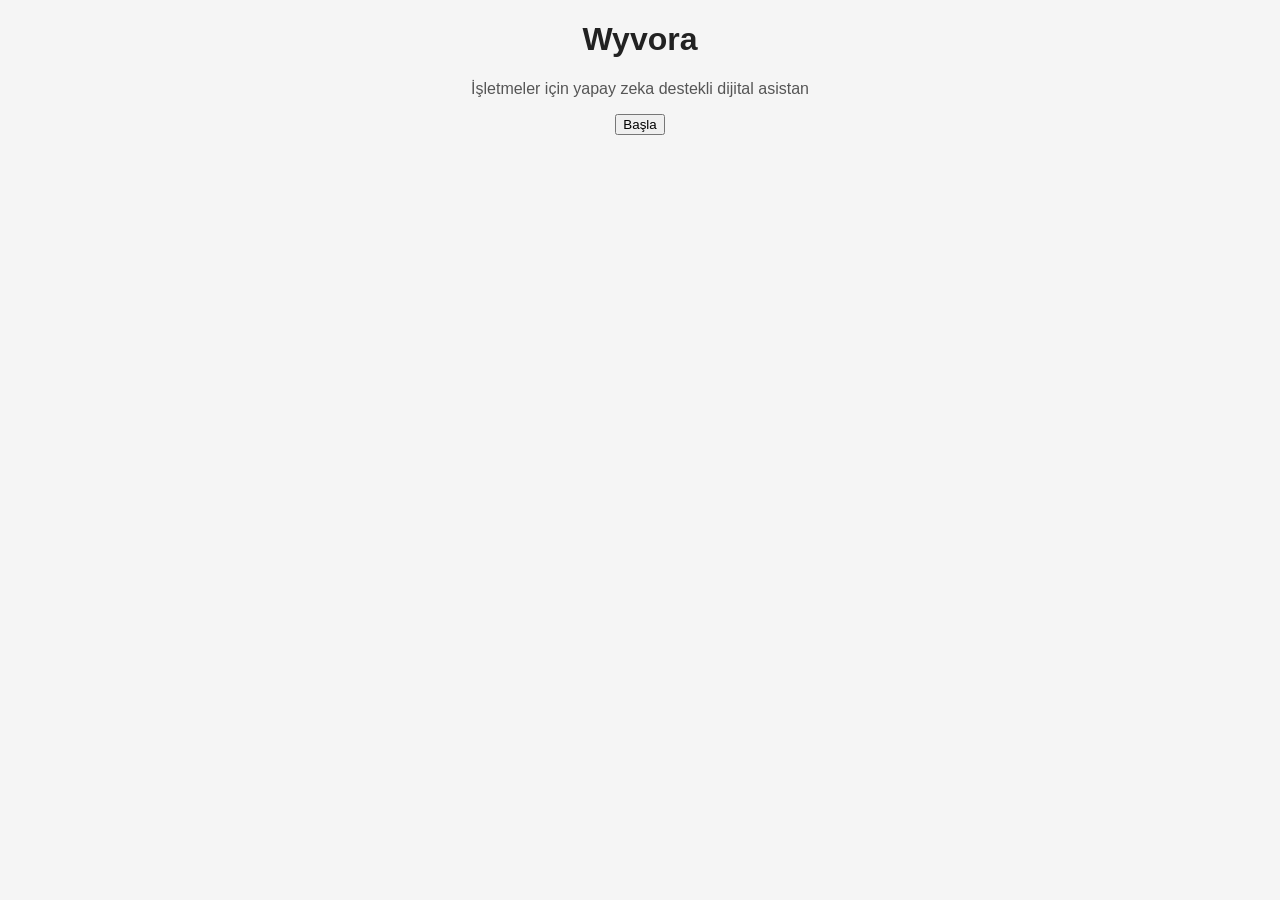
==== index.html @ 7b602af9 "Update index.html" ====
<!DOCTYPE html>
<html>
<head>
    <link rel="stylesheet" href="style.css">
    <title>Wyvora</title>
</head>
<body>
    <h1>Wyvora</h1>
<p>İşletmeler için yapay zeka destekli dijital asistan</p>
<button>Başla</button>
</body>
</html>
---- style.css ----
body {
    font-family: Arial, sans-serif;
    background: #f5f5f5;
    text-align: center;
}

h1 {
    color: #222;
}

p {
    color: #555;
}
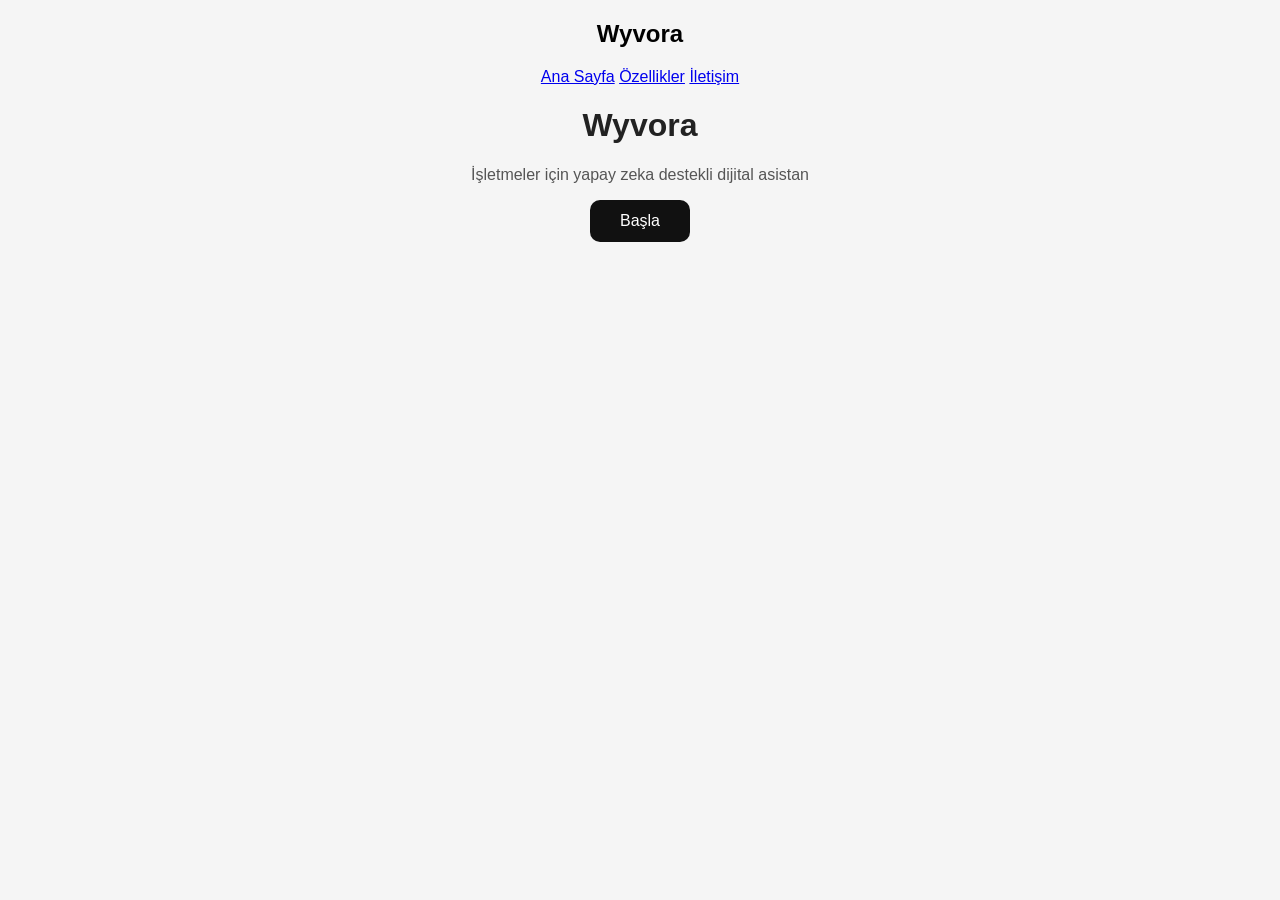
==== commit 35fa9487: "Update index.html" ====
--- a/index.html
+++ b/index.html
@@ -5,6 +5,15 @@
     <title>Wyvora</title>
 </head>
 <body>
+    <nav>
+    <h2>Wyvora</h2>
+
+    <div>
+        <a href="#">Ana Sayfa</a>
+        <a href="#">Özellikler</a>
+        <a href="#">İletişim</a>
+    </div>
+</nav>
     <h1>Wyvora</h1>
 <p>İşletmeler için yapay zeka destekli dijital asistan</p>
 <button>Başla</button>
--- a/style.css
+++ b/style.css
@@ -10,4 +10,16 @@
 
 p {
     color: #555;
+}
+button {
+    background: #111;
+    color: white;
+    padding: 12px 30px;
+    font-size: 16px;
+    border-radius: 10px;
+    border: none;
+}
+
+button:hover {
+    opacity: 0.8;
 }
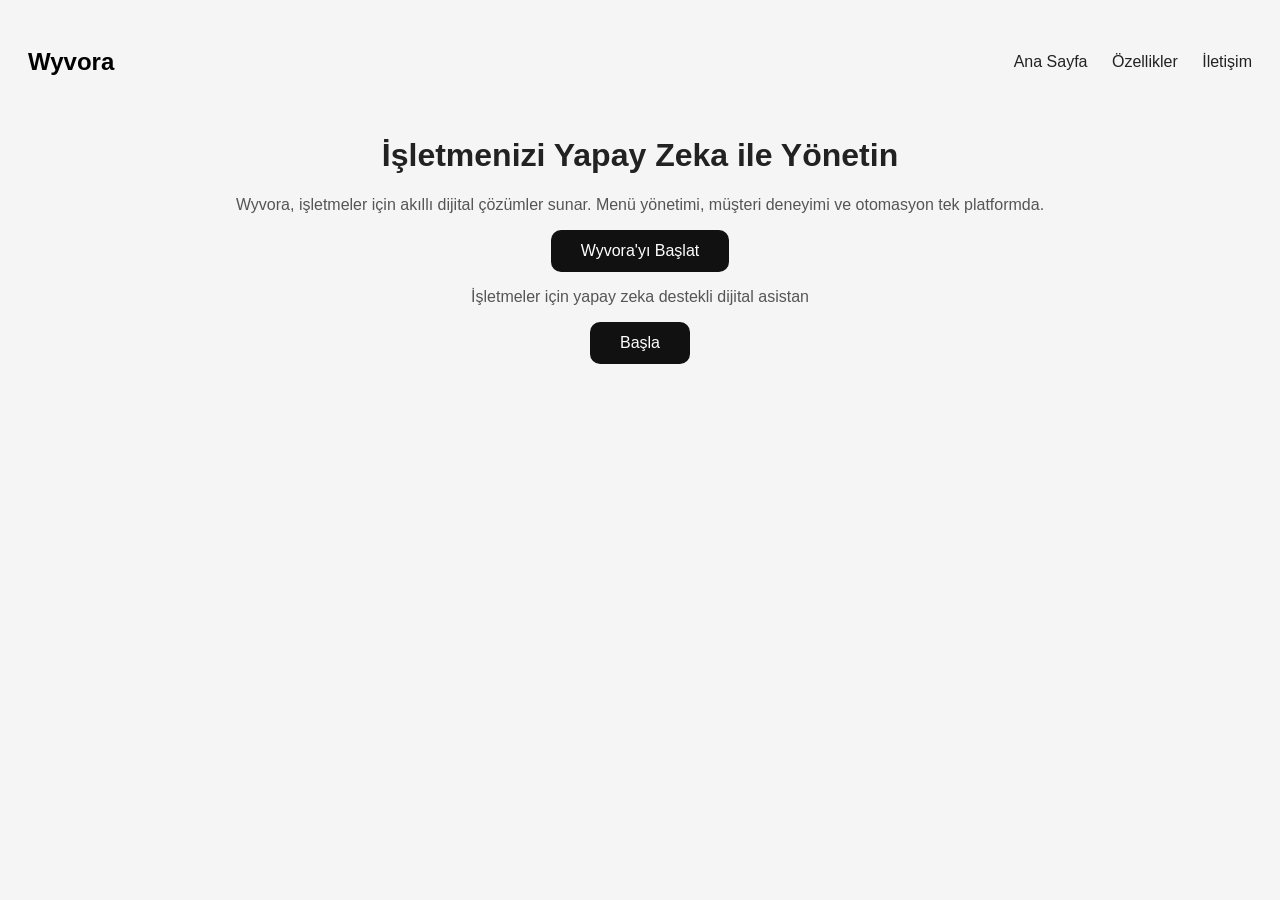
==== commit c8ab3801: "Update index.html" ====
--- a/index.html
+++ b/index.html
@@ -14,7 +14,14 @@
         <a href="#">İletişim</a>
     </div>
 </nav>
-    <h1>Wyvora</h1>
+    <h1>İşletmenizi Yapay Zeka ile Yönetin</h1>
+
+<p>
+Wyvora, işletmeler için akıllı dijital çözümler sunar.
+Menü yönetimi, müşteri deneyimi ve otomasyon tek platformda.
+</p>
+
+<button>Wyvora'yı Başlat</button>
 <p>İşletmeler için yapay zeka destekli dijital asistan</p>
 <button>Başla</button>
 </body>
--- a/style.css
+++ b/style.css
@@ -22,4 +22,17 @@
 
 button:hover {
     opacity: 0.8;
+}
+
+nav {
+    display: flex;
+    justify-content: space-between;
+    align-items: center;
+    padding: 20px;
+}
+
+nav a {
+    margin-left: 20px;
+    text-decoration: none;
+    color: #222;
 }
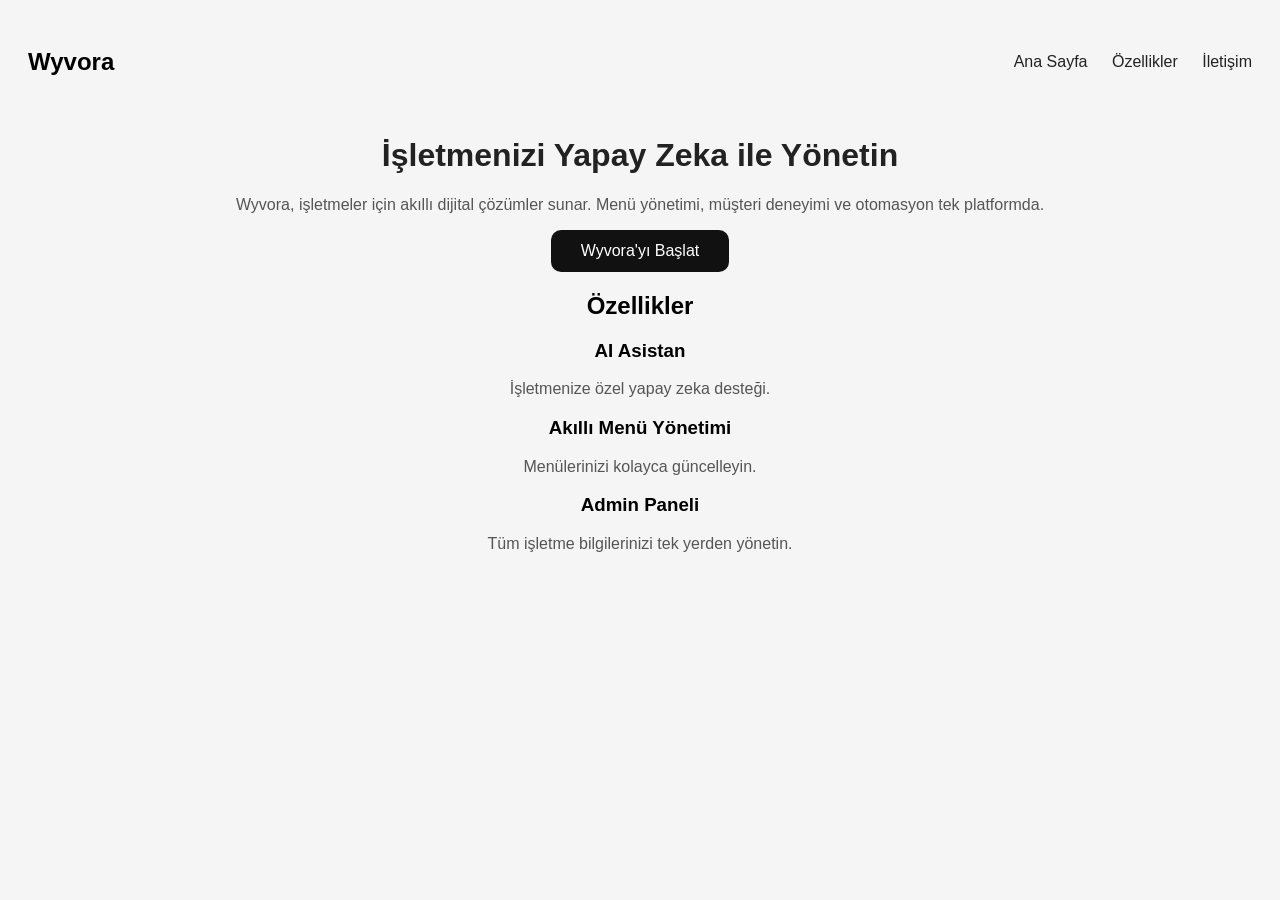
==== commit fd886dea: "Update index.html" ====
--- a/index.html
+++ b/index.html
@@ -22,7 +22,24 @@
 </p>
 
 <button>Wyvora'yı Başlat</button>
-<p>İşletmeler için yapay zeka destekli dijital asistan</p>
-<button>Başla</button>
+<section>
+    <h2>Özellikler</h2>
+
+    <div>
+        <h3>AI Asistan</h3>
+        <p>İşletmenize özel yapay zeka desteği.</p>
+    </div>
+
+    <div>
+        <h3>Akıllı Menü Yönetimi</h3>
+        <p>Menülerinizi kolayca güncelleyin.</p>
+    </div>
+
+    <div>
+        <h3>Admin Paneli</h3>
+        <p>Tüm işletme bilgilerinizi tek yerden yönetin.</p>
+    </div>
+</section>
+
 </body>
 </html>
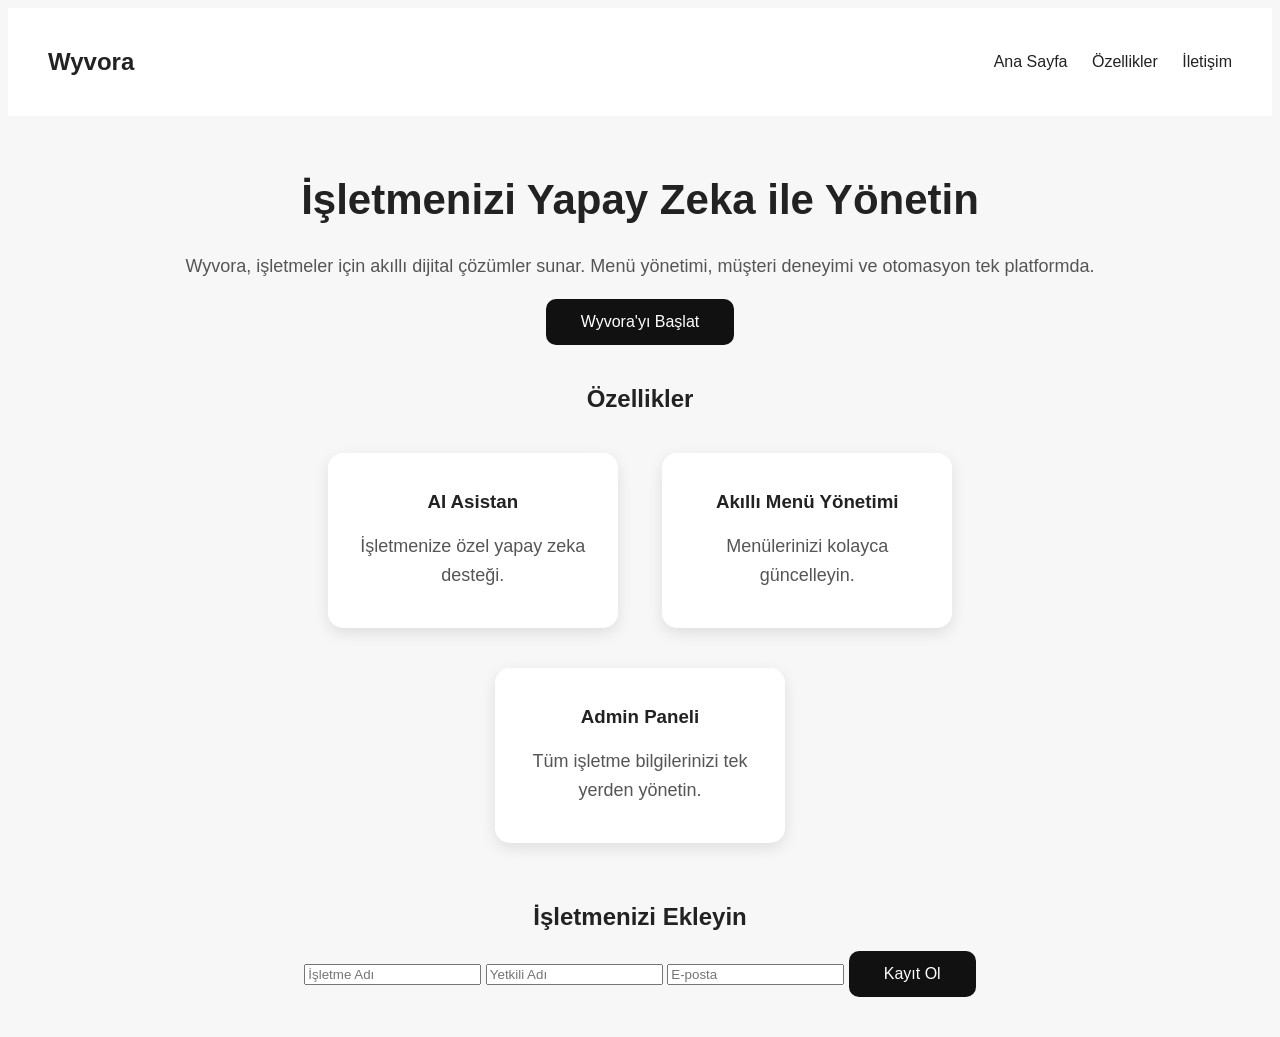
==== commit 621284c2: "Update index.html" ====
--- a/index.html
+++ b/index.html
@@ -40,6 +40,18 @@
         <p>Tüm işletme bilgilerinizi tek yerden yönetin.</p>
     </div>
 </section>
+<section>
+    <h2>İşletmenizi Ekleyin</h2>
 
+    <form>
+        <input type="text" placeholder="İşletme Adı">
+
+        <input type="text" placeholder="Yetkili Adı">
+
+        <input type="email" placeholder="E-posta">
+
+        <button type="submit">Kayıt Ol</button>
+    </form>
+</section>
 </body>
 </html>
--- a/style.css
+++ b/style.css
@@ -35,4 +35,65 @@
     margin-left: 20px;
     text-decoration: none;
     color: #222;
+}
+nav {
+    display: flex;
+    justify-content: space-between;
+    align-items: center;
+    padding: 20px 40px;
+    background: white;
+}
+
+nav h2 {
+    font-size: 24px;
+}
+
+nav a {
+    margin-left: 20px;
+    text-decoration: none;
+    color: #222;
+}
+
+section {
+    margin: 40px auto;
+    max-width: 900px;
+}
+
+section div {
+    background: white;
+    padding: 20px;
+    margin: 20px;
+    border-radius: 15px;
+}
+section div {
+    display: inline-block;
+    width: 250px;
+    vertical-align: top;
+}
+
+button {
+    background: #111;
+    color: white;
+    padding: 14px 35px;
+    border-radius: 10px;
+    font-size: 16px;
+    cursor: pointer;
+}
+body {
+    background: #f7f7f7;
+    color: #222;
+}
+
+h1 {
+    font-size: 42px;
+    margin-top: 60px;
+}
+
+p {
+    font-size: 18px;
+    line-height: 1.6;
+}
+
+section div {
+    box-shadow: 0 5px 15px rgba(0,0,0,0.1);
 }
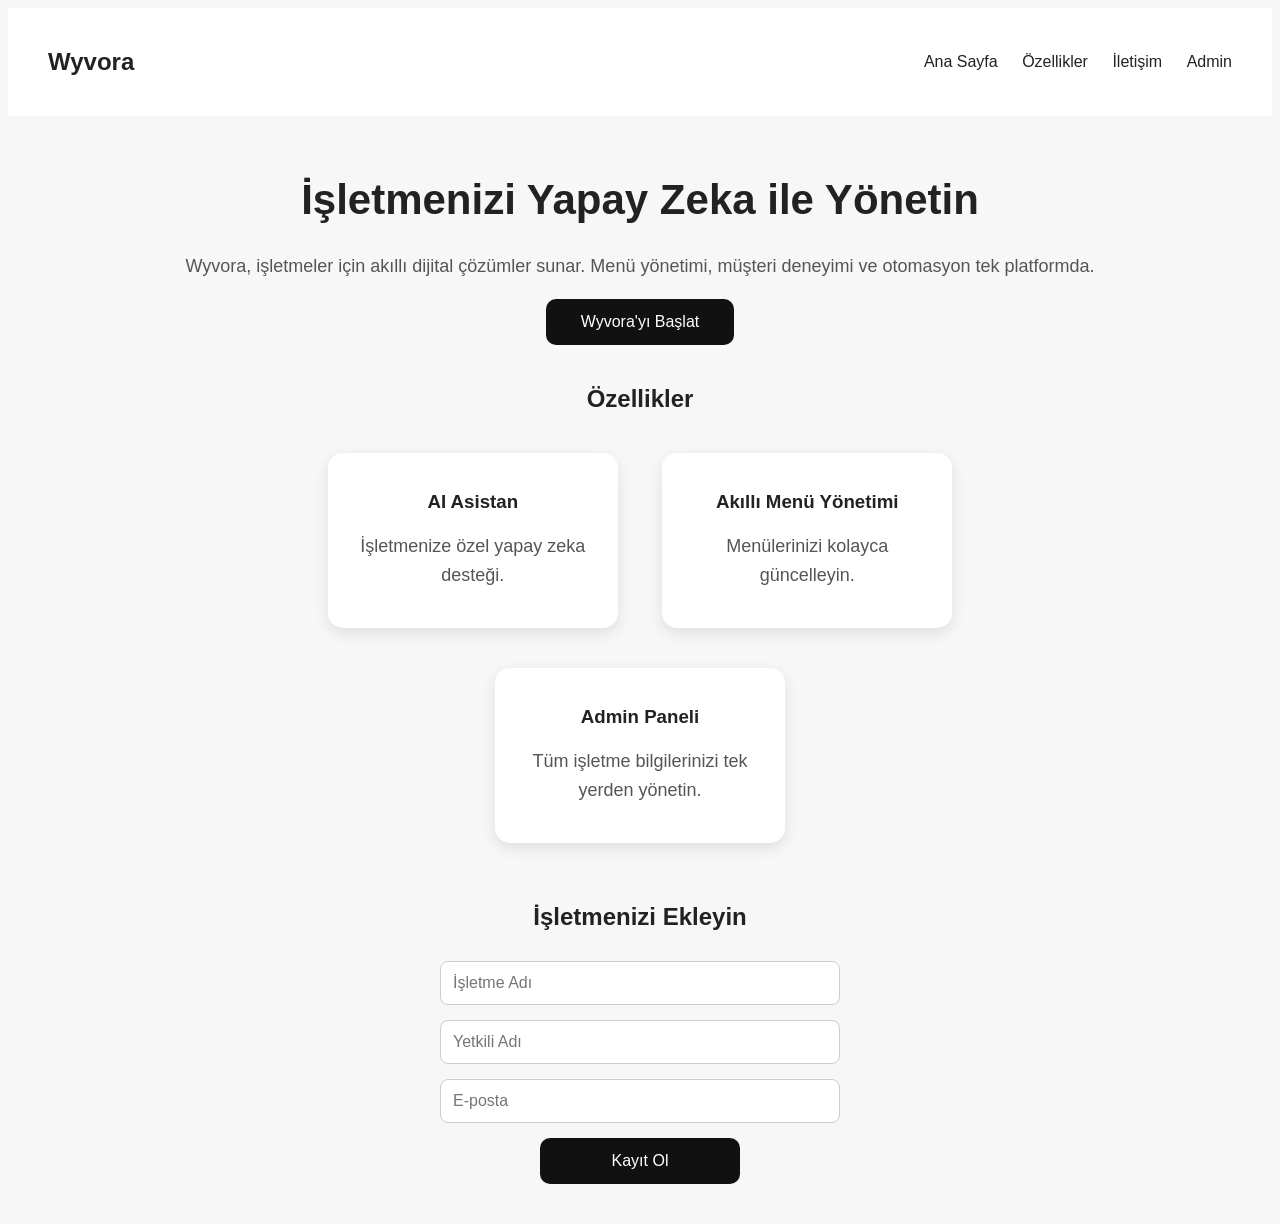
==== commit cbcb6a00: "Update index.html" ====
--- a/index.html
+++ b/index.html
@@ -12,6 +12,7 @@
         <a href="#">Ana Sayfa</a>
         <a href="#">Özellikler</a>
         <a href="#">İletişim</a>
+        <a href="admin.html">Admin</a>
     </div>
 </nav>
     <h1>İşletmenizi Yapay Zeka ile Yönetin</h1>
--- a/style.css
+++ b/style.css
@@ -96,4 +96,23 @@
 
 section div {
     box-shadow: 0 5px 15px rgba(0,0,0,0.1);
-}+}
+form {
+    display: flex;
+    flex-direction: column;
+    gap: 15px;
+    max-width: 400px;
+    margin: 30px auto;
+}
+
+input {
+    padding: 12px;
+    border-radius: 8px;
+    border: 1px solid #ccc;
+    font-size: 16px;
+}
+
+form button {
+    width: 200px;
+    margin: auto;
+}
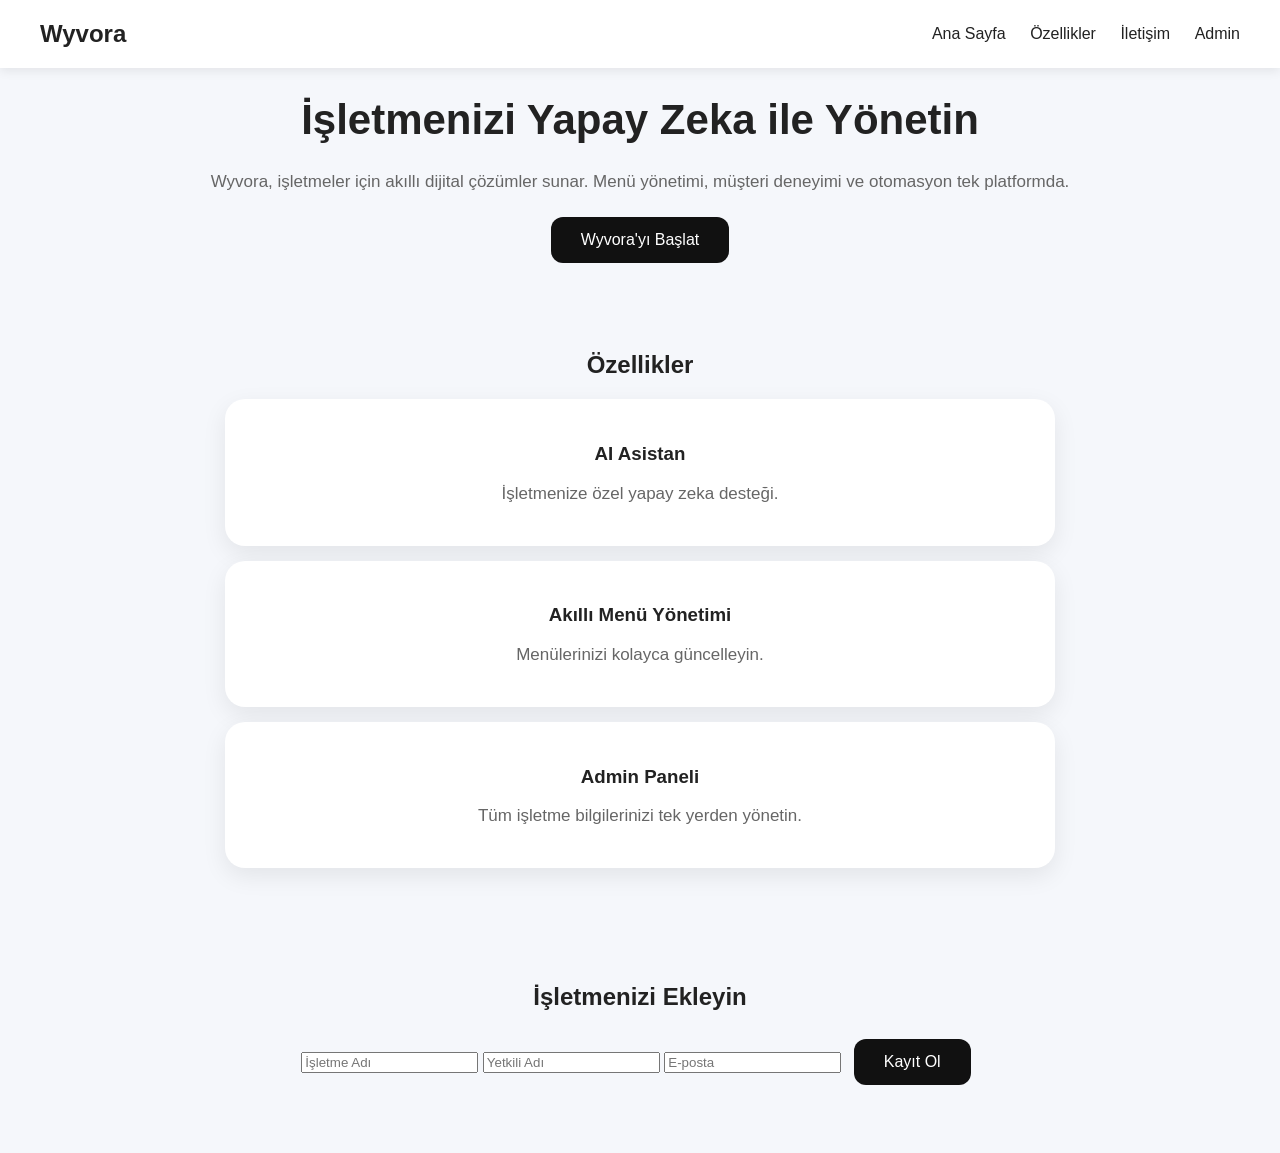
==== commit 58be9b6f: "Update index.html" ====
--- a/index.html
+++ b/index.html
@@ -44,7 +44,7 @@
 <section>
     <h2>İşletmenizi Ekleyin</h2>
 
-    <form>
+    <form onsubmit="registerBusiness(event)">
         <input type="text" placeholder="İşletme Adı">
 
         <input type="text" placeholder="Yetkili Adı">
@@ -54,5 +54,6 @@
         <button type="submit">Kayıt Ol</button>
     </form>
 </section>
+<script src="script.js"></script>
 </body>
 </html>
--- a/style.css
+++ b/style.css
@@ -1,52 +1,30 @@
+* {
+    box-sizing: border-box;
+}
+
 body {
     font-family: Arial, sans-serif;
-    background: #f5f5f5;
+    background: #f5f7fb;
+    color: #222;
+    margin: 0;
     text-align: center;
 }
 
-h1 {
-    color: #222;
-}
 
-p {
-    color: #555;
-}
-button {
-    background: #111;
-    color: white;
-    padding: 12px 30px;
-    font-size: 16px;
-    border-radius: 10px;
-    border: none;
-}
-
-button:hover {
-    opacity: 0.8;
-}
-
-nav {
-    display: flex;
-    justify-content: space-between;
-    align-items: center;
-    padding: 20px;
-}
-
-nav a {
-    margin-left: 20px;
-    text-decoration: none;
-    color: #222;
-}
 nav {
     display: flex;
     justify-content: space-between;
     align-items: center;
     padding: 20px 40px;
     background: white;
+    box-shadow: 0 3px 10px rgba(0,0,0,0.08);
 }
 
+
 nav h2 {
-    font-size: 24px;
+    margin: 0;
 }
+
 
 nav a {
     margin-left: 20px;
@@ -54,65 +32,120 @@
     color: #222;
 }
 
-section {
-    margin: 40px auto;
-    max-width: 900px;
+
+
+header {
+    padding: 50px 20px 20px;
 }
 
-section div {
+
+h1 {
+    font-size: 42px;
+}
+
+
+p {
+    color: #666;
+    font-size: 17px;
+}
+
+
+
+section {
+    max-width: 900px;
+    margin: 40px auto;
+    padding: 20px;
+}
+
+
+
+section > div {
     background: white;
-    padding: 20px;
-    margin: 20px;
-    border-radius: 15px;
+    padding: 25px;
+    border-radius: 20px;
+    margin: 15px;
+    box-shadow: 0 8px 25px rgba(0,0,0,0.08);
 }
-section div {
-    display: inline-block;
-    width: 250px;
-    vertical-align: top;
-}
+
+
 
 button {
     background: #111;
     color: white;
-    padding: 14px 35px;
-    border-radius: 10px;
+    border: none;
+    padding: 14px 30px;
+    border-radius: 12px;
+    cursor: pointer;
     font-size: 16px;
-    cursor: pointer;
-}
-body {
-    background: #f7f7f7;
-    color: #222;
+    margin: 8px;
+    transition: 0.3s;
 }
 
-h1 {
-    font-size: 42px;
-    margin-top: 60px;
+
+button:hover {
+    transform: translateY(-3px);
+    opacity: 0.85;
 }
 
-p {
-    font-size: 18px;
-    line-height: 1.6;
+
+
+textarea {
+
+    width: 90%;
+    max-width: 700px;
+    height: 160px;
+
+    padding: 20px;
+
+    border-radius: 15px;
+
+    border: 1px solid #ddd;
+
+    font-size: 16px;
+
+    resize: none;
+
 }
 
-section div {
-    box-shadow: 0 5px 15px rgba(0,0,0,0.1);
-}
-form {
-    display: flex;
-    flex-direction: column;
-    gap: 15px;
-    max-width: 400px;
-    margin: 30px auto;
+
+
+#chatBox {
+
+    min-height: 120px;
+
 }
 
-input {
-    padding: 12px;
-    border-radius: 8px;
-    border: 1px solid #ccc;
-    font-size: 16px;
+
+
+.ai-message {
+
+    text-align: left;
+
+    background: #f0f2f7;
+
+    border-radius: 15px;
+
+    padding: 20px;
+
 }
 
-form button {
-    width: 200px;
-    margin: auto;
-}
+
+
+@media(max-width:700px){
+
+    nav {
+
+        flex-direction: column;
+
+        gap:20px;
+
+    }
+
+
+    h1 {
+
+        font-size:32px;
+
+    }
+
+}
